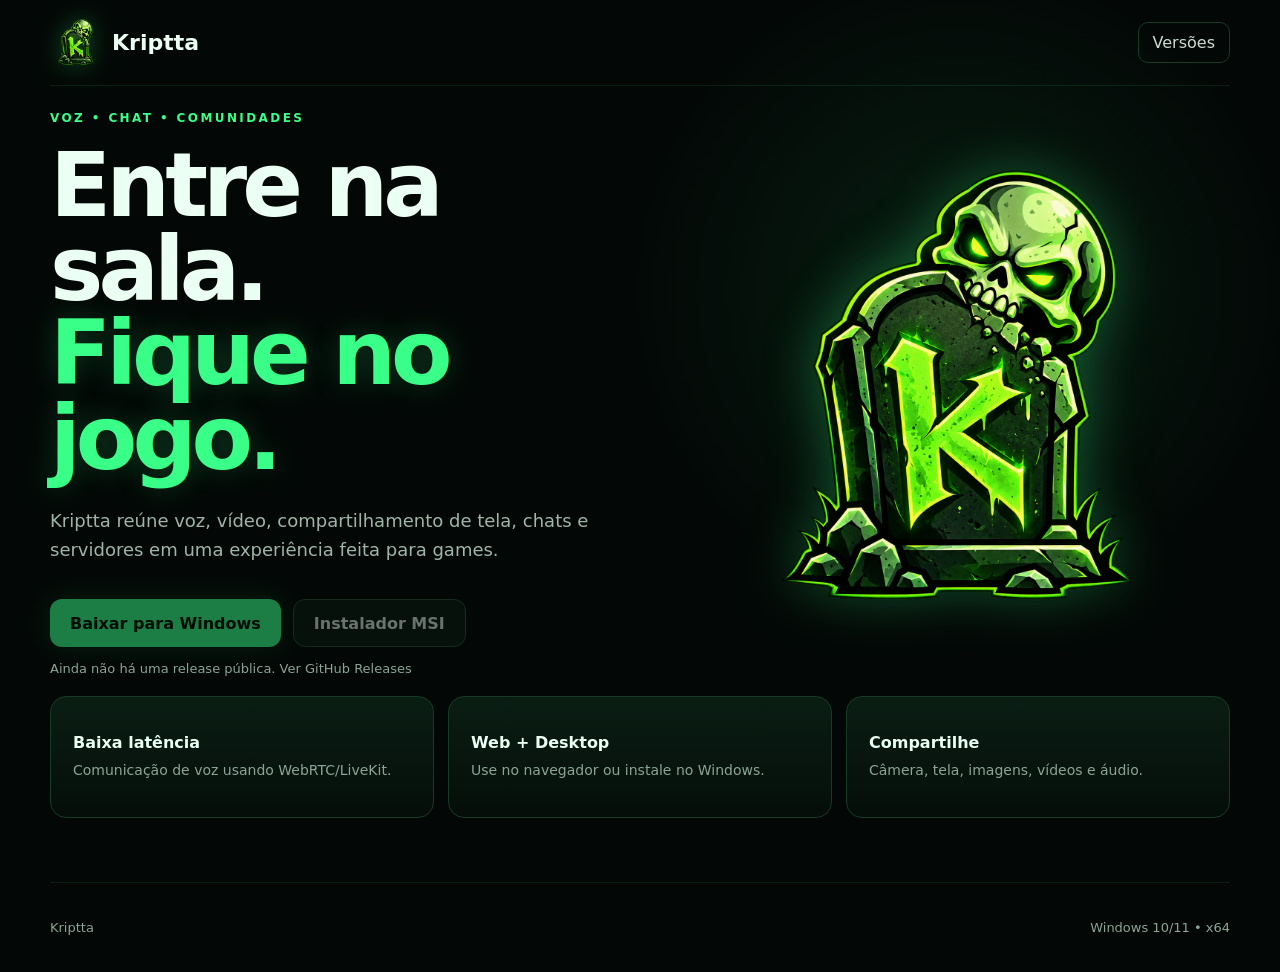
==== index.html @ f612d26c "Publish initial Kriptta download site" ====
<!doctype html>
<html lang="pt-BR">
<head>
  <meta charset="UTF-8" />
  <meta name="viewport" content="width=device-width, initial-scale=1.0" />
  <meta name="theme-color" content="#06100b" />
  <title>Kriptta — Baixar para Windows</title>
  <meta name="description" content="Baixe o Kriptta para Windows. Voz, chat, vídeo e compartilhamento para comunidades gamers." />
  <link rel="icon" type="image/png" href="assets/kriptta-logo.png" />
  <link rel="stylesheet" href="styles.css" />
</head>
<body>
  <main class="page">
    <header class="topbar">
      <a class="brand" href="#">
        <img src="assets/kriptta-logo.png" alt="Kriptta" />
        <span>Kriptta</span>
      </a>
      <a class="ghost" id="releasesTop" href="https://github.com/CAPSTRUE/Kriptta-Downloads/releases/latest">Versões</a>
    </header>

    <section class="hero">
      <div class="hero-copy">
        <p class="eyebrow">VOZ • CHAT • COMUNIDADES</p>
        <h1>Entre na sala.<br><span>Fique no jogo.</span></h1>
        <p class="subtitle">Kriptta reúne voz, vídeo, compartilhamento de tela, chats e servidores em uma experiência feita para games.</p>
        <div class="actions">
          <a id="downloadExe" class="primary disabled" href="#" aria-disabled="true">Baixar para Windows</a>
          <a id="downloadMsi" class="secondary disabled" href="#" aria-disabled="true">Instalador MSI</a>
        </div>
        <div class="release-line">
          <span id="releaseStatus">Procurando a versão mais recente...</span>
        </div>
      </div>
      <div class="hero-art" aria-hidden="true">
        <div class="logo-halo"></div>
        <img src="assets/kriptta-logo.png" alt="" />
      </div>
    </section>

    <section class="features">
      <article><strong>Baixa latência</strong><span>Comunicação de voz usando WebRTC/LiveKit.</span></article>
      <article><strong>Web + Desktop</strong><span>Use no navegador ou instale no Windows.</span></article>
      <article><strong>Compartilhe</strong><span>Câmera, tela, imagens, vídeos e áudio.</span></article>
    </section>

    <footer>
      <span>Kriptta</span>
      <span id="footerVersion">Windows 10/11 • x64</span>
    </footer>
  </main>
  <script src="app.js"></script>
</body>
</html>
---- styles.css ----
:root {
  color-scheme: dark;
  --bg: #030806;
  --panel: #07140e;
  --line: #163b27;
  --text: #ecfff4;
  --muted: #8aa596;
  --green: #39ff88;
  --green-2: #13c867;
}
* { box-sizing: border-box; }
html { background: var(--bg); }
body { margin: 0; font-family: Inter, ui-sans-serif, system-ui, -apple-system, BlinkMacSystemFont, "Segoe UI", sans-serif; background: radial-gradient(circle at 75% 30%, rgba(57,255,136,.09), transparent 28%), var(--bg); color: var(--text); min-height: 100vh; }
a { color: inherit; text-decoration: none; }
.page { width: min(1180px, calc(100% - 40px)); margin: 0 auto; min-height: 100vh; }
.topbar { height: 86px; display: flex; align-items: center; justify-content: space-between; border-bottom: 1px solid rgba(57,255,136,.1); }
.brand { display: flex; align-items: center; gap: 10px; font-weight: 900; font-size: 22px; }
.brand img { width: 52px; height: 52px; object-fit: contain; filter: drop-shadow(0 0 12px rgba(57,255,136,.25)); }
.ghost { padding: 10px 14px; border: 1px solid var(--line); border-radius: 10px; color: #c8dfd2; }
.hero { min-height: 610px; display: grid; grid-template-columns: 1.05fr .95fr; align-items: center; gap: 40px; }
.eyebrow { color: var(--green); font-size: 12px; font-weight: 900; letter-spacing: .2em; }
h1 { font-size: clamp(52px, 7vw, 94px); line-height: .94; letter-spacing: -.055em; margin: 18px 0 26px; }
h1 span { color: var(--green); text-shadow: 0 0 30px rgba(57,255,136,.2); }
.subtitle { color: #9fb5a9; font-size: 18px; line-height: 1.65; max-width: 620px; }
.actions { display: flex; flex-wrap: wrap; gap: 12px; margin-top: 34px; }
.primary, .secondary { display: inline-flex; justify-content: center; align-items: center; min-height: 48px; padding: 0 20px; border-radius: 12px; font-weight: 850; }
.primary { background: var(--green); color: #041108; box-shadow: 0 0 28px rgba(57,255,136,.2); }
.primary:hover { background: #68ffa6; }
.secondary { border: 1px solid #235536; background: #0a1b12; color: #d5eadd; }
.disabled { opacity: .48; pointer-events: none; }
.release-line { margin-top: 14px; min-height: 22px; color: var(--muted); font-size: 13px; }
.hero-art { display: grid; place-items: center; position: relative; min-height: 480px; }
.hero-art img { width: min(520px, 90%); position: relative; z-index: 2; filter: drop-shadow(0 0 26px rgba(57,255,136,.26)); }
.logo-halo { position: absolute; width: 380px; height: 380px; border-radius: 50%; background: radial-gradient(circle, rgba(57,255,136,.16), transparent 68%); filter: blur(28px); }
.features { display: grid; grid-template-columns: repeat(3, 1fr); gap: 14px; padding: 0 0 64px; }
.features article { min-height: 122px; border: 1px solid var(--line); border-radius: 16px; background: linear-gradient(180deg, rgba(12,35,23,.8), rgba(5,15,10,.85)); padding: 22px; display: grid; align-content: center; gap: 8px; }
.features strong { color: #e9fff2; }
.features span { color: var(--muted); line-height: 1.5; font-size: 14px; }
footer { min-height: 90px; border-top: 1px solid rgba(57,255,136,.1); display: flex; align-items: center; justify-content: space-between; color: var(--muted); font-size: 13px; }
@media (max-width: 820px) {
  .hero { grid-template-columns: 1fr; padding: 70px 0; }
  .hero-art { min-height: 320px; order: -1; }
  .hero-art img { width: min(340px, 82vw); }
  .features { grid-template-columns: 1fr; }
}
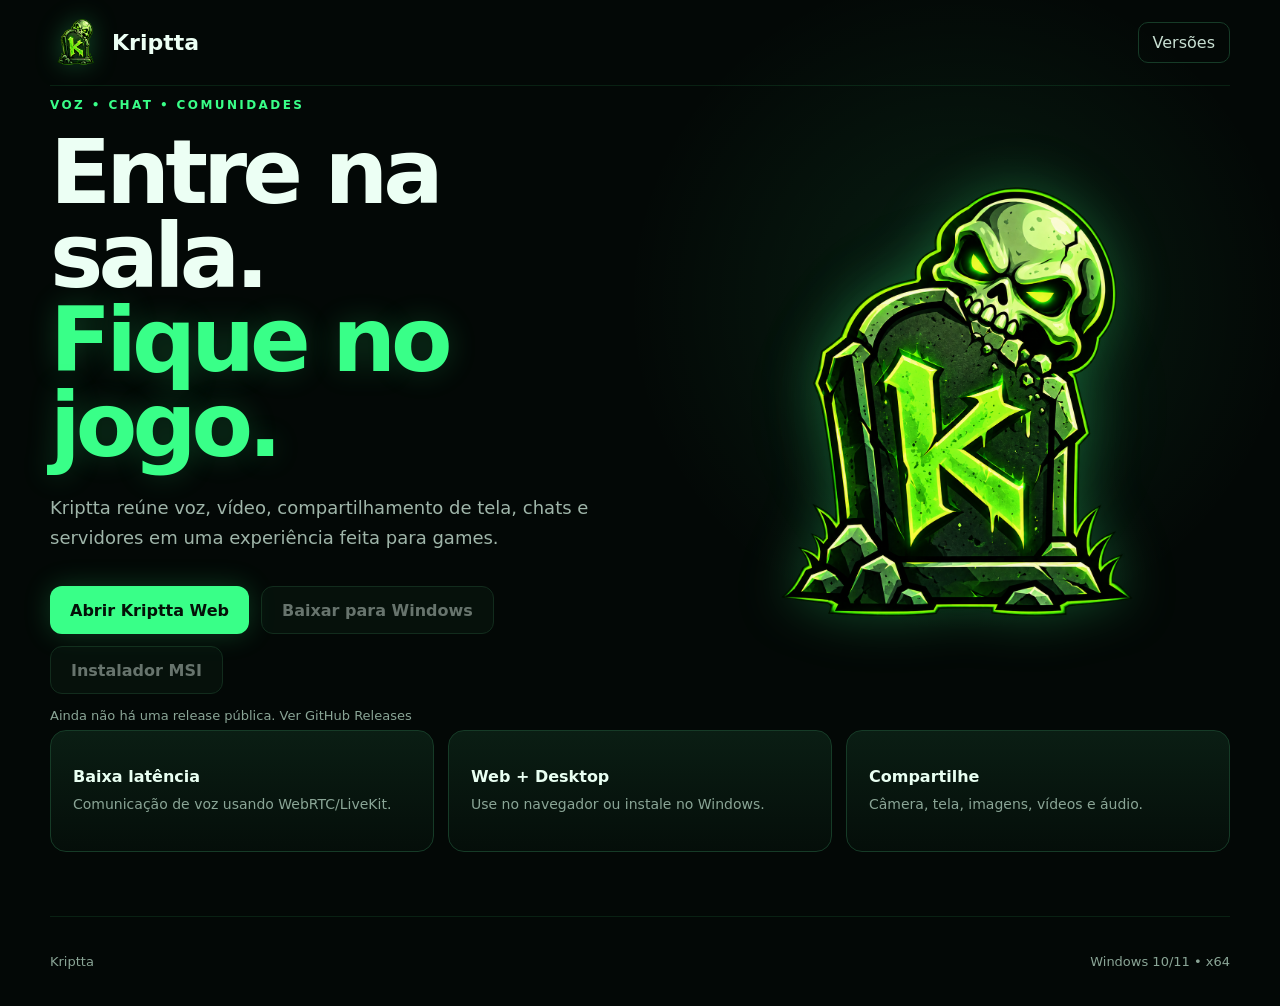
==== commit 7fb3f628: "Update Kriptta download site" ====
--- a/index.html
+++ b/index.html
@@ -25,7 +25,8 @@
         <h1>Entre na sala.<br><span>Fique no jogo.</span></h1>
         <p class="subtitle">Kriptta reúne voz, vídeo, compartilhamento de tela, chats e servidores em uma experiência feita para games.</p>
         <div class="actions">
-          <a id="downloadExe" class="primary disabled" href="#" aria-disabled="true">Baixar para Windows</a>
+          <a class="primary" href="app/">Abrir Kriptta Web</a>
+          <a id="downloadExe" class="secondary disabled" href="#" aria-disabled="true">Baixar para Windows</a>
           <a id="downloadMsi" class="secondary disabled" href="#" aria-disabled="true">Instalador MSI</a>
         </div>
         <div class="release-line">
